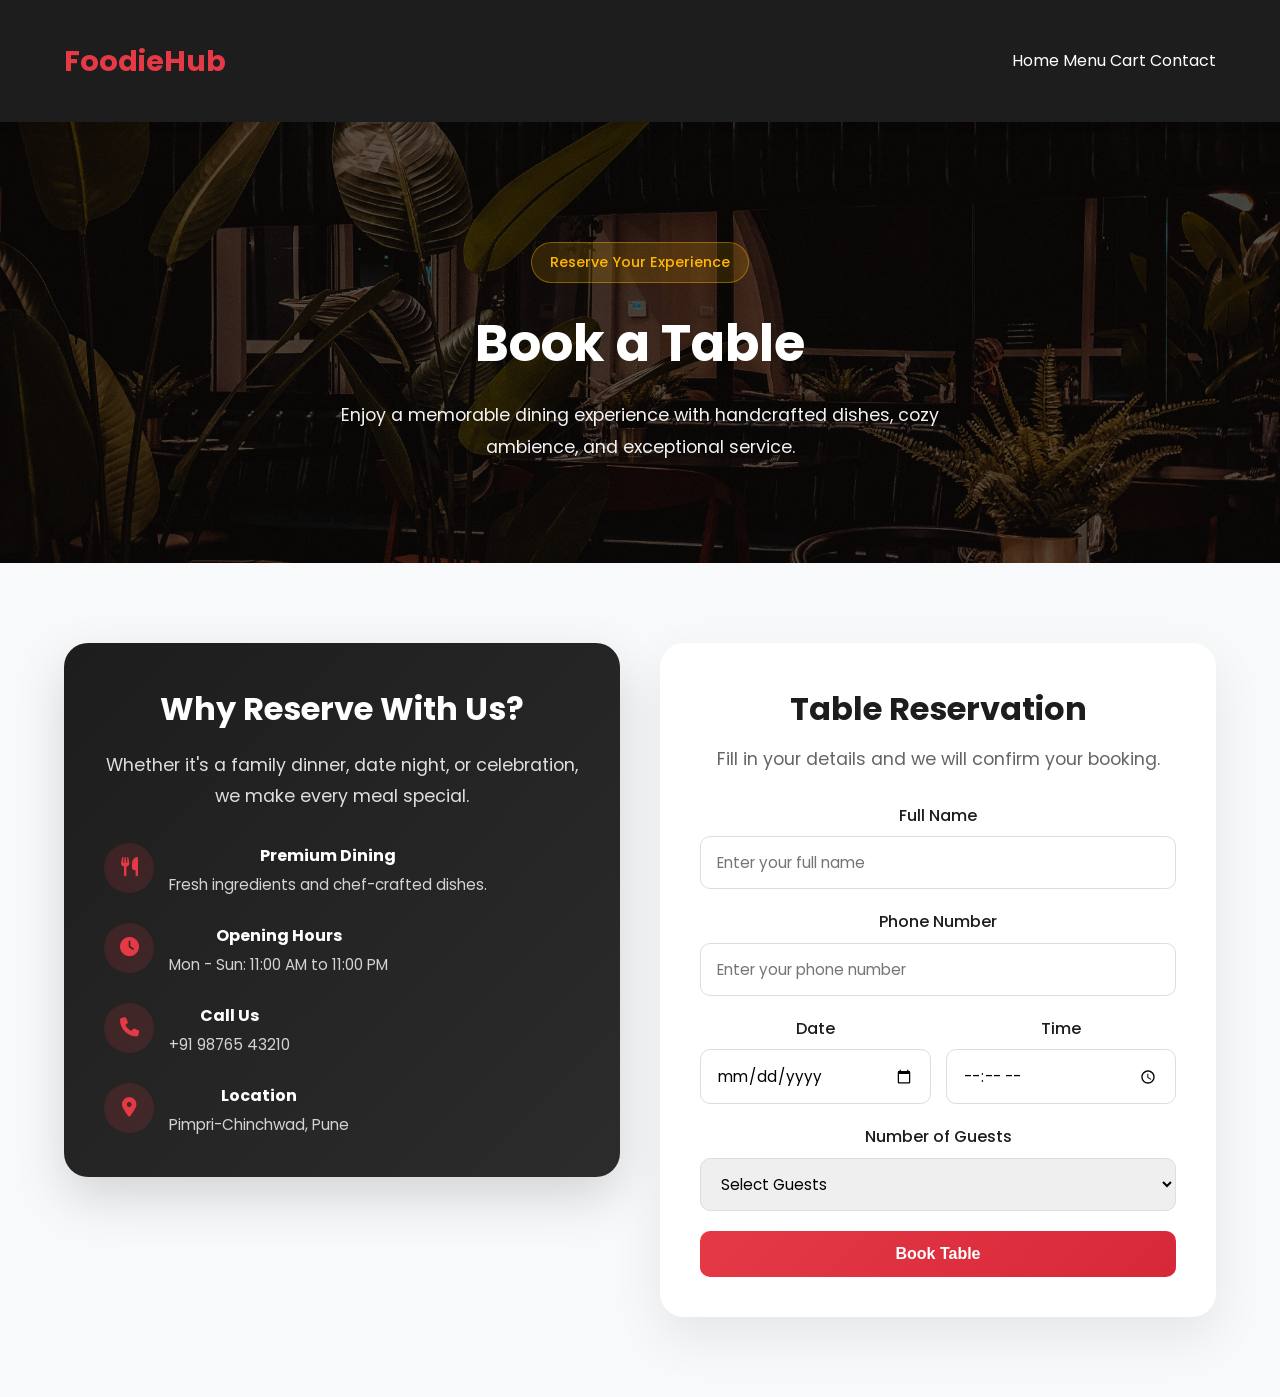
==== booking.html @ d31f9f4a "booking table" ====
<!DOCTYPE html>
<html lang="en">

<head>
    <meta charset="UTF-8">
    <meta name="viewport" content="width=device-width, initial-scale=1.0">
    <title>Book a Table | FoodieHub</title>

    <!-- Google Fonts -->
    <link rel="preconnect" href="https://fonts.googleapis.com">
    <link rel="preconnect" href="https://fonts.gstatic.com" crossorigin>
    <link href="https://fonts.googleapis.com/css2?family=Poppins:wght@300;400;500;600;700&display=swap"
        rel="stylesheet">

    <!-- Font Awesome -->
    <link rel="stylesheet" href="https://cdnjs.cloudflare.com/ajax/libs/font-awesome/6.5.2/css/all.min.css">

    <!-- Global CSS -->
    <link rel="stylesheet" href="css/style.css">
    <link rel="stylesheet" href="css/responsive.css">

    <!-- Booking Page CSS -->
    <link rel="stylesheet" href="css/booking.css">
</head>

<body>
    <!-- Header -->
    <header class="header">
        <div class="container navbar">
            <a href="index.html" class="logo">FoodieHub</a>

            <nav class="nav-menu">
                <a href="index.html">Home</a>
                <a href="menu.html">Menu</a>
                <a href="cart.html">Cart</a>
                <a href="contact.html">Contact</a>
            </nav>
        </div>
    </header>
    <!-- Hero Section -->
    <section class="booking-hero">
        <div class="container">
            <span class="booking-badge">Reserve Your Experience</span>
            <h1>Book a Table</h1>
            <p>
                Enjoy a memorable dining experience with handcrafted dishes,
                cozy ambience, and exceptional service.
            </p>
        </div>
    </section>
    <!-- Booking Section -->
    <section class="booking-section">
        <div class="container">
            <div class="booking-wrapper">
                <!-- Left Info Panel -->
                <div class="booking-info">
                    <h2>Why Reserve With Us?</h2>
                    <p>
                        Whether it's a family dinner, date night, or celebration,
                        we make every meal special.
                    </p>

                    <div class="info-list">
                        <div class="info-item">
                            <i class="fa-solid fa-utensils"></i>
                            <div>
                                <h4>Premium Dining</h4>
                                <p>Fresh ingredients and chef-crafted dishes.</p>
                            </div>
                        </div>
                        <div class="info-item">
                            <i class="fa-solid fa-clock"></i>
                            <div>
                                <h4>Opening Hours</h4>
                                <p>Mon - Sun: 11:00 AM to 11:00 PM</p>
                            </div>
                        </div>

                        <div class="info-item">
                            <i class="fa-solid fa-phone"></i>
                            <div>
                                <h4>Call Us</h4>
                                <p>+91 98765 43210</p>
                            </div>
                        </div>
                        <div class="info-item">
                            <i class="fa-solid fa-location-dot"></i>
                            <div>
                                <h4>Location</h4>
                                <p>Pimpri-Chinchwad, Pune</p>
                            </div>
                        </div>
                    </div>
                </div>
                <!-- Booking Form -->
                <div class="booking-form-card">
                    <h2>Table Reservation</h2>
                    <p class="form-subtitle">
                        Fill in your details and we will confirm your booking.
                    </p>

                    <form id="bookingForm">
                        <div class="form-group">
                            <label for="name">Full Name</label>
                            <input type="text" id="name" placeholder="Enter your full name" required>
                        </div>

                        <div class="form-group">
                            <label for="phone">Phone Number</label>
                            <input type="tel" id="phone" placeholder="Enter your phone number" required>
                        </div>
                        <div class="form-row">
                            <div class="form-group">
                                <label for="date">Date</label>
                                <input type="date" id="date" required>
                            </div>

                            <div class="form-group">
                                <label for="time">Time</label>
                                <input type="time" id="time" required>
                            </div>
                        </div>

                        <div class="form-group">
                            <label for="guests">Number of Guests</label>
                            <select id="guests" required>
                                <option value="">Select Guests</option>
                                <option value="1">1 Guest</option>
                                <option value="2">2 Guests</option>
                                <option value="3">3 Guests</option>
                                <option value="4">4 Guests</option>
                                <option value="5">5 Guests</option>
                                <option value="6">6 Guests</option>
                                <option value="7+">7+ Guests</option>
                            </select>
                        </div>

                        <button type="submit" class="btn booking-btn">
                            Book Table
                        </button>
                    </form>
                </div>

            </div>
        </div>
    </section>

    <!-- Toast -->
    <div id="toast" class="toast"></div>

    <!-- JavaScript -->
    <script src="js/booking.js"></script>
</body>

</html>
---- css/style.css ----
/* =========================
   GOOGLE FONT RESET
========================= */
* {
    margin: 0;
    padding: 0;
    box-sizing: border-box;
}

html {
    scroll-behavior: smooth;
}

body {
    font-family: 'Poppins', sans-serif;
    line-height: 1.6;
    color: #1d1d1d;
    background: #ffffff;
}

img {
    max-width: 100%;
    display: block;
}

a {
    text-decoration: none;
    color: inherit;
}

ul {
    list-style: none;
}

/* =========================
   CSS VARIABLES
========================= */
:root {
    --primary: #e63946;
    --secondary: #ffb703;
    --dark: #1d1d1d;
    --light: #ffffff;
    --gray: #f8f9fa;
    --container-width: 1200px;
    --radius: 12px;
    --transition: 0.3s ease;
}

/* =========================
   REUSABLE CLASSES
========================= */
.container {
    width: 90%;
    max-width: var(--container-width);
    margin: auto;
}

.section {
    padding: 80px 0;
}

.btn {
    display: inline-block;
    padding: 12px 28px;
    border-radius: 50px;
    font-weight: 600;
    transition: var(--transition);
}

.btn-primary {
    background: var(--primary);
    color: var(--light);
}

.btn-primary:hover {
    background: #c62828;
}

/* =========================
   BASIC PAGE STYLING
========================= */
header {
    background: var(--dark);
    color: var(--light);
    text-align: center;
    padding: 20px 0;
}

header h1 {
    font-size: 2rem;
}

section {
    text-align: center;
    padding: 100px 20px;
    background: var(--gray);
}

section h2 {
    font-size: 2.5rem;
    margin-bottom: 20px;
}

section p {
    font-size: 1.1rem;
    max-width: 600px;
    margin: auto;
}

footer {
    background: var(--dark);
    color: var(--light);
    text-align: center;
    padding: 20px 0;
}
/* =========================
   NAVBAR
========================= */
.header {
    position: sticky;
    top: 0;
    left: 0;
    width: 100%;
    
    box-shadow: 0 2px 10px rgba(0, 0, 0, 0.08);
    z-index: 1000;
}

.navbar {
    display: flex;
    justify-content: space-between;
    align-items: center;
    padding: 18px 0;
}

.logo {
    font-size: 1.8rem;
    font-weight: 700;
    color: var(--primary);
}

.logo i {
    margin-right: 6px;
}

.nav-links {
    display: flex;
    gap: 25px;
}

.nav-links a {
    font-weight: 500;
    transition: var(--transition);
}

.nav-links a:hover {
    color: var(--primary);
}

.nav-actions {
    display: flex;
    align-items: center;
    gap: 15px;
}

.menu-toggle {
    display: none;
    background: none;
    border: none;
    font-size: 1.5rem;
    cursor: pointer;
}
/* =========================
   HERO SECTION
========================= */
.hero {
    position: relative;
    min-height: 100vh;
    display: flex;
    align-items: center;
    justify-content: center;
    text-align: center;
    color: var(--light);
    background: url('https://images.unsplash.com/photo-1517248135467-4c7edcad34c4?auto=format&fit=crop&w=1600&q=80') center/cover no-repeat;
}

.hero-overlay {
    position: absolute;
    inset: 0;
    background: rgba(0, 0, 0, 0.6);
}

.hero-content {
    position: relative;
    z-index: 2;
    max-width: 800px;
}

.hero-subtitle {
    color: var(--secondary);
    font-weight: 600;
    margin-bottom: 15px;
    text-transform: uppercase;
    letter-spacing: 2px;
}

.hero h1 {
    font-size: 3.5rem;
    line-height: 1.2;
    margin-bottom: 20px;
}

.hero p {
    font-size: 1.1rem;
    margin-bottom: 30px;
}

.hero-buttons {
    display: flex;
    justify-content: center;
    gap: 15px;
    flex-wrap: wrap;
}

.btn-outline {
    border: 2px solid #ffffff;
    color: #ffffff;
}

.btn-outline:hover {
    background: #ffffff;
    color: var(--dark);
}

/* =========================
   SECTION TITLES
========================= */
.section-subtitle {
    color: var(--primary);
    font-weight: 600;
    margin-bottom: 10px;
    text-transform: uppercase;
    letter-spacing: 1px;
}

.section-title,
.about-text h2 {
    font-size: 2.5rem;
    margin-bottom: 20px;
}

/* =========================
   ABOUT SECTION
========================= */
.about {
    background: #ffffff;
}

.about-content {
    display: grid;
    grid-template-columns: 1fr 1fr;
    gap: 50px;
    align-items: center;
}

.about-image img {
    width: 100%; 
    border-radius: 20px;
    box-shadow: 0 15px 40px rgba(0, 0, 0, 0.15);
}

.about-text p {
    margin-bottom: 20px;
}

.features {
    display: flex;
    flex-direction: column;
    gap: 15px;
}

.feature {
    display: flex;
    align-items: center;
    gap: 12px;
    font-weight: 500;
}

.feature i {
    color: var(--primary);
    font-size: 1.2rem;
}

/* =========================
   MENU SECTION
========================= */
.menu {
    background: var(--gray);
}

.menu-grid {
    display: grid;
    grid-template-columns: repeat(3, 1fr);
    gap: 30px;
    margin-top: 40px;
}

.menu-card {
    background: #ffffff;
    border-radius: 20px;
    overflow: hidden;
    box-shadow: 0 10px 30px rgba(0, 0, 0, 0.08);
    transition: var(--transition);
}

.menu-card:hover {
    transform: translateY(-10px);
}

.menu-card img {
    width: 100%; 
    height: 220px;
    object-fit: cover;
}

.menu-card-content {
    padding: 20px;
}

.menu-card-content h3 {
    margin-bottom: 10px;
}

.menu-card-content p {
    margin-bottom: 20px;
    color: #555;
}

.menu-footer {
    display: flex;
    justify-content: space-between;
    align-items: center;
}

.menu-footer span {
    font-size: 1.2rem;
    font-weight: 700;
    color: var(--primary);
}

.btn-small {
    padding: 8px 18px;
    font-size: 0.9rem;
    background: var(--primary);
    color: #ffffff;
    border-radius: 30px;
}
/* =========================
   SPECIAL OFFER SECTION
========================= */
.specials-box {
    background: linear-gradient(135deg, var(--primary), #ff6b6b);
    color: #ffffff;
    padding: 60px 30px;
    border-radius: 25px;
    text-align: center;
    box-shadow: 0 15px 40px rgba(230, 57, 70, 0.25);
}

.specials-box h2 {
    font-size: 2.5rem;
    margin-bottom: 15px;
}

.specials-box p {
    margin-bottom: 25px;
}

/* =========================
   WHY CHOOSE US
========================= */
.why-us {
    background: #ffffff;
}

.why-grid {
    display: grid;
    grid-template-columns: repeat(4, 1fr);
    gap: 30px;
    margin-top: 40px;
}

.why-card {
    background: var(--gray);
    padding: 30px 20px;
    border-radius: 20px;
    text-align: center;
    transition: var(--transition);
}

.why-card:hover {
    transform: translateY(-10px);
    box-shadow: 0 10px 30px rgba(0, 0, 0, 0.08);
}

.why-card i {
    font-size: 2.5rem;
    color: var(--primary);
    margin-bottom: 20px;
}

.why-card h3 {
    margin-bottom: 10px;
}
/* =========================
   BOOKING SECTION
========================= */
.booking {
    background: var(--gray);
}

.booking-form {
    max-width: 800px;
    margin: 40px auto 0;
    display: grid;
    grid-template-columns: repeat(2, 1fr);
    gap: 20px;
}

.booking-form input,
.booking-form button {
    padding: 14px 18px;
    border: 1px solid #ddd;
    border-radius: 10px;
    font-family: inherit;
    font-size: 1rem;
}

.booking-form input:focus {
    outline: none;
    border-color: var(--primary);
}

.booking-form button {
    border: none;
    cursor: pointer;
}

.booking-form button:last-child {
    grid-column: span 2;
}
/* =========================
   TESTIMONIALS
========================= */
.testimonials {
    background: var(--gray);
}

.testimonial-card {
    max-width: 700px;
    margin: 40px auto 0;
    background: #ffffff;
    padding: 40px;
    border-radius: 20px;
    box-shadow: 0 10px 30px rgba(0, 0, 0, 0.08);
    text-align: center;
}

.testimonial-card p {
    font-size: 1.1rem;
    font-style: italic;
    margin-bottom: 20px;
}

.testimonial-card h4 {
    color: var(--primary);
}

/* =========================
   CONTACT SECTION
========================= */
.contact {
    background: #ffffff;
}

.contact-content {
    display: grid;
    grid-template-columns: 1fr 1fr;
    gap: 40px;
    align-items: start;
}

.contact-info p {
    margin-bottom: 15px;
}

.contact-info i {
    color: var(--primary);
    margin-right: 10px;
}

.contact-form {
    display: flex;
    flex-direction: column;
    gap: 15px;
}

.contact-form input,
.contact-form textarea {
    width: 100%; 
    padding: 14px 18px;
    border: 1px solid #ddd;
    border-radius: 10px;
    font-family: inherit;
    font-size: 1rem;
}

.contact-form textarea {
    resize: vertical;
}

.contact-form input:focus,
.contact-form textarea:focus {
    outline: none;
    border-color: var(--primary);
}

.contact-form button {
    border: none;
    cursor: pointer;
}

/* =========================
   FOOTER
========================= */
.footer {
    background: var(--dark);
    color: #ffffff;
    padding: 25px 0;
}

.footer-content {
    display: flex;
    justify-content: space-between;
    align-items: center;
    gap: 20px;
    flex-wrap: wrap;
}

.social-links {
    display: flex;
    gap: 15px;
}

.social-links a {
    width: 40px;
    height: 40px;
    display: flex;
    align-items: center;
    justify-content: center;
    background: rgba(255, 255, 255, 0.1);
    border-radius: 50%; 
    transition: var(--transition);
}

.social-links a:hover {
    background: var(--primary);
}
/* =========================
   CART ICON
========================= */
.cart-icon {
    position: relative;
    font-size: 1.3rem;
    color: var(--dark);
}

#cartCount {
    position: absolute;
    top: -8px;
    right: -10px;
    background: var(--primary);
    color: #ffffff;
    width: 20px;
    height: 20px;
    border-radius: 50%;
    font-size: 0.75rem;
    display: flex;
    align-items: center;
    justify-content: center;
}
/* =========================
   CART PAGE
========================= */
.cart-item {
    display: flex;
    justify-content: space-between;
    align-items: center;
    gap: 20px;
    background: #ffffff;
    padding: 20px;
    border-radius: 12px;
    box-shadow: 0 5px 15px rgba(0, 0, 0, 0.06);
    margin-bottom: 15px;
}

.cart-item h4 {
    margin-bottom: 5px;
}

.remove-btn {
    background: var(--primary);
    color: #ffffff;
    border: none;
    padding: 8px 16px;
    border-radius: 30px;
    cursor: pointer;
}

.cart-summary {
    margin-top: 30px;
    text-align: center;
}

.cart-summary h3 {
    margin-bottom: 20px;
    font-size: 1.8rem;
}

.cart-summary .btn {
    margin: 10px;
}

.empty-cart {
    text-align: center;
    padding: 40px 0;
    color: #666;
}

/* =========================
   PAGE HERO
========================= */
.page-hero {
    background: linear-gradient(rgba(0,0,0,0.65), rgba(0,0,0,0.65)),
                url('../images/about.jpg') center/cover no-repeat;
    color: #ffffff;
    text-align: center;
    padding: 120px 20px 80px;
}

.page-hero h1 {
    font-size: 3rem;
    margin-bottom: 10px;
}

.page-hero p {
    font-size: 1.1rem;
}
/* =========================
   CHECKOUT PAGE
========================= */
.checkout-box {
    max-width: 700px;
    margin: 0 auto;
    background: #ffffff;
    padding: 40px;
    border-radius: 20px;
    box-shadow: 0 10px 30px rgba(0, 0, 0, 0.08);
}

.checkout-box h3 {
    margin-bottom: 25px;
    text-align: center;
    color: var(--primary);
}

.checkout-form {
    display: flex;
    flex-direction: column;
    gap: 15px;
}

.checkout-form input,
.checkout-form textarea {
    width: 100%;
    padding: 14px 18px;
    border: 1px solid #ddd;
    border-radius: 10px;
    font-family: inherit;
    font-size: 1rem;
}

.checkout-form textarea {
    resize: vertical;
}

.checkout-form input:focus,
.checkout-form textarea:focus {
    outline: none;
    border-color: var(--primary);
}

.checkout-form button {
    border: none;
    cursor: pointer;
}

/* =========================
   TOAST NOTIFICATION
========================= */
.toast {
    position: fixed;
    top: 100px;
    right: 20px;
    background: #1d1d1d;
    color: #ffffff;
    padding: 14px 20px;
    border-radius: 10px;
    box-shadow: 0 10px 30px rgba(0, 0, 0, 0.15);
    z-index: 9999;
    opacity: 0;
    visibility: hidden;
    transform: translateY(-20px);
    transition: all 0.3s ease;
    max-width: 320px;
}

.toast.show {
    opacity: 1;
    visibility: visible;
    transform: translateY(0);
}

.toast.success {
    background: #28a745;
}

.toast.error {
    background: #dc3545;
}
/* =========================
   SEARCH & FILTER
========================= */
.menu-controls {
    display: flex;
    justify-content: space-between;
    align-items: center;
    gap: 20px;
    margin-bottom: 30px;
    flex-wrap: wrap;
}

#searchInput {
    padding: 12px 15px;
    border-radius: 10px;
    border: 1px solid #ddd;
    width: 250px;
}

.filters {
    display: flex;
    gap: 10px;
    flex-wrap: wrap;
}

.filter-btn {
    padding: 8px 15px;
    border: none;
    border-radius: 20px;
    cursor: pointer;
    background: #eee;
    transition: 0.3s;
}

.filter-btn.active,
.filter-btn:hover {
    background: var(--primary);
    color: #fff;
}
---- css/responsive.css ----
/* =========================
   MOBILE NAVIGATION
========================= */
@media (max-width: 768px) {
    .nav-links {
        position: absolute;
        top: 100%;
        left: 0;
        width: 100%;
        background: #ffffff;
        flex-direction: column;
        align-items: center;
        padding: 20px 0;
        display: none;
        box-shadow: 0 10px 20px rgba(0, 0, 0, 0.08);
    }

    .nav-links.active {
        display: flex;
    }

    .menu-toggle {
        display: block;
    }

    .nav-actions .btn {
        display: none;
    }

    .hero h1 {
        font-size: 2.5rem;
    }

    .hero p {
        font-size: 1rem;
    }

    .about-content {
        grid-template-columns: 1fr;
    }

    .about-text h2,
    .section-title {
        font-size: 2rem;
    }

    .menu-grid {
        grid-template-columns: 1fr;
    }
    .why-grid {
    grid-template-columns: 1fr;
}

.specials-box h2 {
    font-size: 2rem;
}
.booking-form {
    grid-template-columns: 1fr;
}

.booking-form button:last-child {
    grid-column: span 1;
}
.contact-content,
.footer-content {
    grid-template-columns: 1fr;
    flex-direction: column;
    text-align: center;
}
.cart-item {
    flex-direction: column;
  text-align: center;
}

.page-hero h1 {
    font-size: 2.2rem;
}
/* =========================
   SEARCH & FILTER
========================= */
.menu-controls {
    display: flex;
    justify-content: space-between;
    align-items: center;
    gap: 20px;
    margin-bottom: 30px;
    flex-wrap: wrap;
}

#searchInput {
    padding: 12px 15px;
    border-radius: 10px;
    border: 1px solid #ddd;
    width: 250px;
}

.filters {
    display: flex;
    gap: 10px;
    flex-wrap: wrap;
}

.filter-btn {
    padding: 8px 15px;
    border: none;
    border-radius: 20px;
    cursor: pointer;
    background: #eee;
    transition: 0.3s;
}

.filter-btn.active,
.filter-btn:hover {
    background: var(--primary);
    color: #fff;
}

}
---- css/booking.css ----
/* =========================
   BOOKING HERO
========================= */
.booking-hero {
    background:
        linear-gradient(rgba(0, 0, 0, 0.65), rgba(0, 0, 0, 0.65)),
        url('../images/booking-banner.jpg') center/cover no-repeat;
    color: #ffffff;
    text-align: center;
    padding: 120px 20px 100px;
}

.booking-badge {
    display: inline-block;
    background: rgba(255, 183, 3, 0.15);
    color: #ffb703;
    border: 1px solid rgba(255, 183, 3, 0.4);
    padding: 8px 18px;
    border-radius: 50px;
    font-size: 0.9rem;
    font-weight: 500;
    margin-bottom: 20px;
}
.booking-hero h1 {
    font-size: 3.2rem;
    margin-bottom: 15px;
}

.booking-hero p {
    max-width: 650px;
    margin: 0 auto;
    line-height: 1.8;
    opacity: 0.95;
}
/* =========================
   BOOKING SECTION
========================= */
.booking-section {
    padding: 80px 0;
    background: #f8f9fa;
}

.booking-wrapper {
    display: grid;
    grid-template-columns: 1fr 1fr;
    gap: 40px;
    align-items: start;
}
/* =========================
   INFO PANEL
========================= */
.booking-info {
    background: linear-gradient(135deg, #1d1d1d, #2c2c2c);
    color: #ffffff;
    padding: 40px;
    border-radius: 24px;
    box-shadow: 0 20px 50px rgba(0, 0, 0, 0.15);
}

.booking-info h2 {
    font-size: 2rem;
    margin-bottom: 15px;
}

.booking-info > p {
    color: rgba(255, 255, 255, 0.85);
    line-height: 1.8;
    margin-bottom: 30px;
}
.info-list {
    display: flex;
    flex-direction: column;
    gap: 25px;
}

.info-item {
    display: flex;
    gap: 15px;
    align-items: flex-start;
}

.info-item i {
    width: 50px;
    height: 50px;
    display: flex;
    align-items: center;
    justify-content: center;
    background: rgba(230, 57, 70, 0.15);
    color: #e63946;
    border-radius: 50%;
    font-size: 1.2rem;
    flex-shrink: 0;
}
.info-item h4 {
    margin: 0 0 5px;
    font-size: 1rem;
}

.info-item p {
    margin: 0;
    color: rgba(255, 255, 255, 0.8);
    font-size: 0.95rem;
}
/* =========================
   FORM CARD
========================= */
.booking-form-card {
    background: #ffffff;
    padding: 40px;
    border-radius: 24px;
    box-shadow: 0 20px 50px rgba(0, 0, 0, 0.08);
}

.booking-form-card h2 {
    font-size: 2rem;
    margin-bottom: 10px;
}

.form-subtitle {
    color: #666;
    margin-bottom: 30px;
}

.form-group {
    margin-bottom: 20px;
}
.form-group label {
    display: block;
    margin-bottom: 8px;
    font-weight: 500;
}

.form-group input,
.form-group select {
    width: 100%;
    padding: 14px 16px;
    border: 1px solid #ddd;
    border-radius: 10px;
    font-family: inherit;
    font-size: 0.95rem;
    outline: none;
    transition: 0.3s;
    box-sizing: border-box;
}
.form-group input:focus,
.form-group select:focus {
    border-color: #e63946;
    box-shadow: 0 0 0 3px rgba(230, 57, 70, 0.08);
}

.form-row {
    display: grid;
    grid-template-columns: 1fr 1fr;
    gap: 15px;
}

.booking-btn {
    width: 100%;
    padding: 14px;
    border: none;
    border-radius: 10px;
    background: linear-gradient(135deg, #e63946, #d62839);
    color: #ffffff;
    font-size: 1rem;
    font-weight: 600;
    cursor: pointer;
    transition: 0.3s;
}
.booking-btn:hover {
    transform: translateY(-2px);
    box-shadow: 0 12px 25px rgba(230, 57, 70, 0.25);
}
/* =========================
   TOAST
========================= */
.toast {
    position: fixed;
    top: 20px;
    right: 20px;
    background: #28a745;
    color: #ffffff;
    padding: 14px 20px;
    border-radius: 10px;
    box-shadow: 0 10px 25px rgba(0, 0, 0, 0.15);
    opacity: 0;
    visibility: hidden;
    transform: translateY(-10px);
    transition: 0.3s;
    z-index: 9999;
}
.toast.show {
    opacity: 1;
    visibility: visible;
    transform: translateY(0);
}

.toast.error {
    background: #e63946;
}
/* =========================
   RESPONSIVE
========================= */
@media (max-width: 992px) {
    .booking-wrapper {
        grid-template-columns: 1fr;
    }
}

@media (max-width: 768px) {
    .booking-hero {
        padding: 90px 20px 70px;
    }

    .booking-hero h1 {
        font-size: 2.4rem;
    }

    .booking-info,
    .booking-form-card {
        padding: 25px;
    }
    .form-row {
        grid-template-columns: 1fr;
    }
}
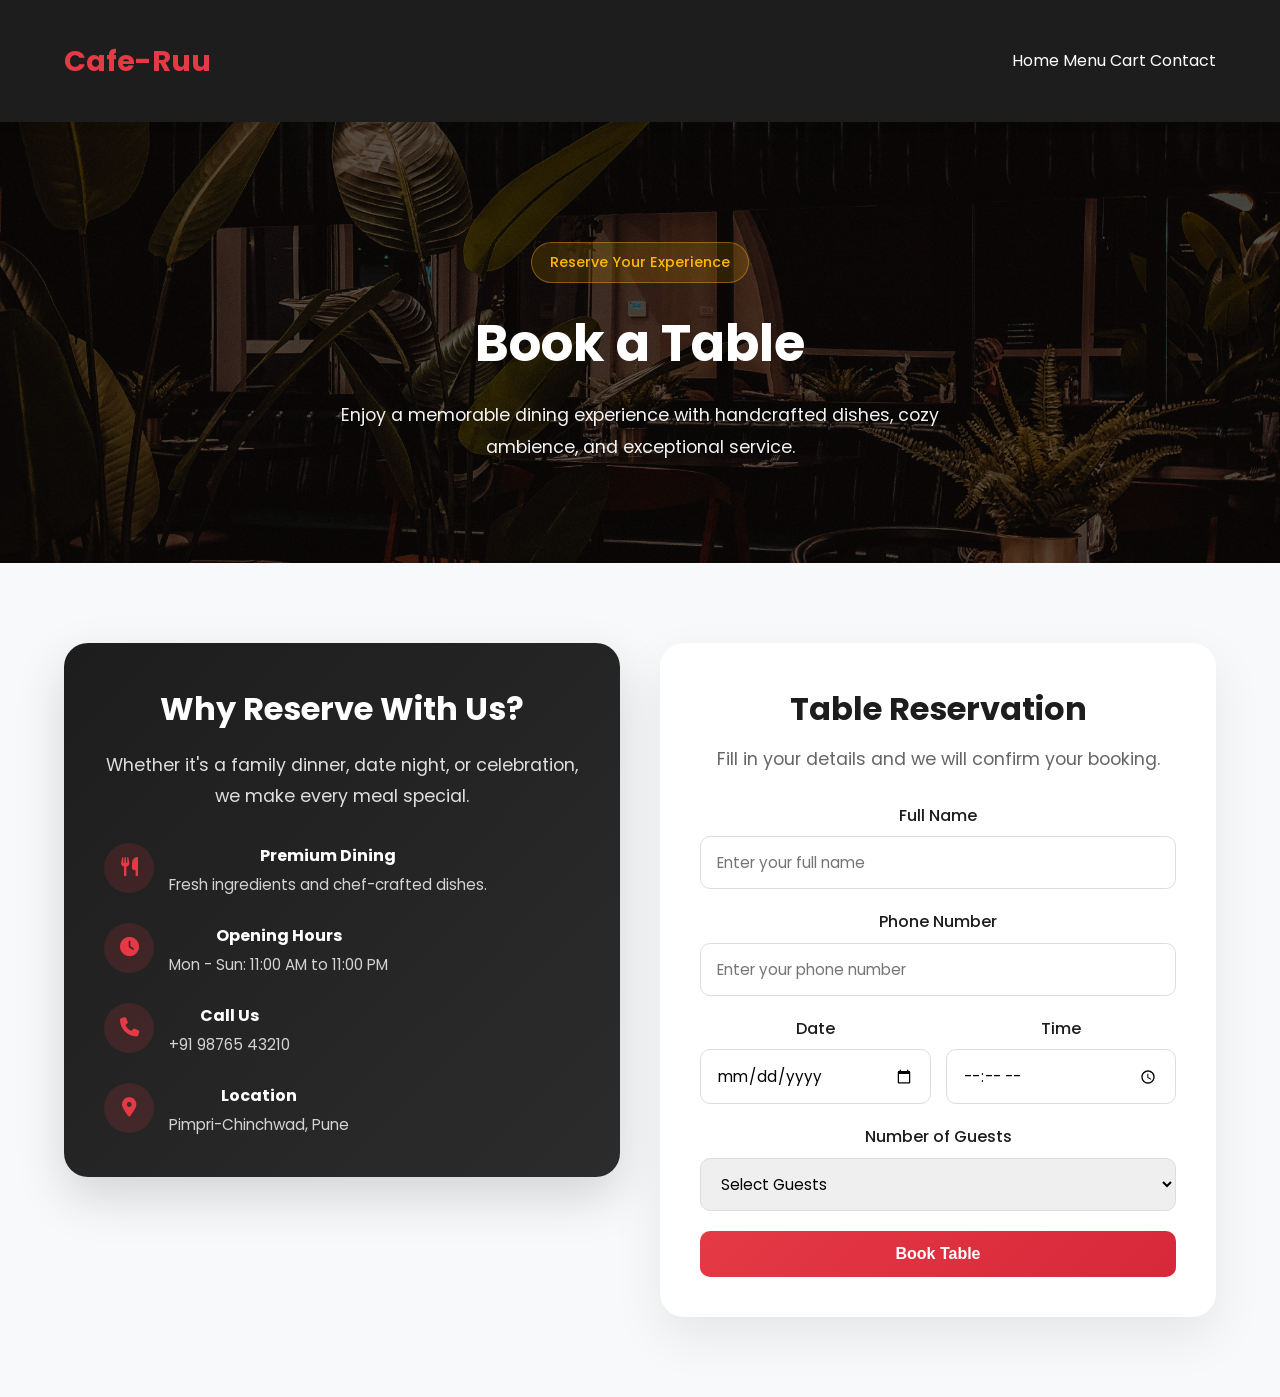
==== commit 311a8b71: "1" ====
--- a/booking.html
+++ b/booking.html
@@ -4,7 +4,7 @@
 <head>
     <meta charset="UTF-8">
     <meta name="viewport" content="width=device-width, initial-scale=1.0">
-    <title>Book a Table | FoodieHub</title>
+    <title>Book a Table | Cafe-Ruu</title>
 
     <!-- Google Fonts -->
     <link rel="preconnect" href="https://fonts.googleapis.com">
@@ -27,7 +27,7 @@
     <!-- Header -->
     <header class="header">
         <div class="container navbar">
-            <a href="index.html" class="logo">FoodieHub</a>
+            <a href="index.html" class="logo">Cafe-Ruu</a>
 
             <nav class="nav-menu">
                 <a href="index.html">Home</a>
